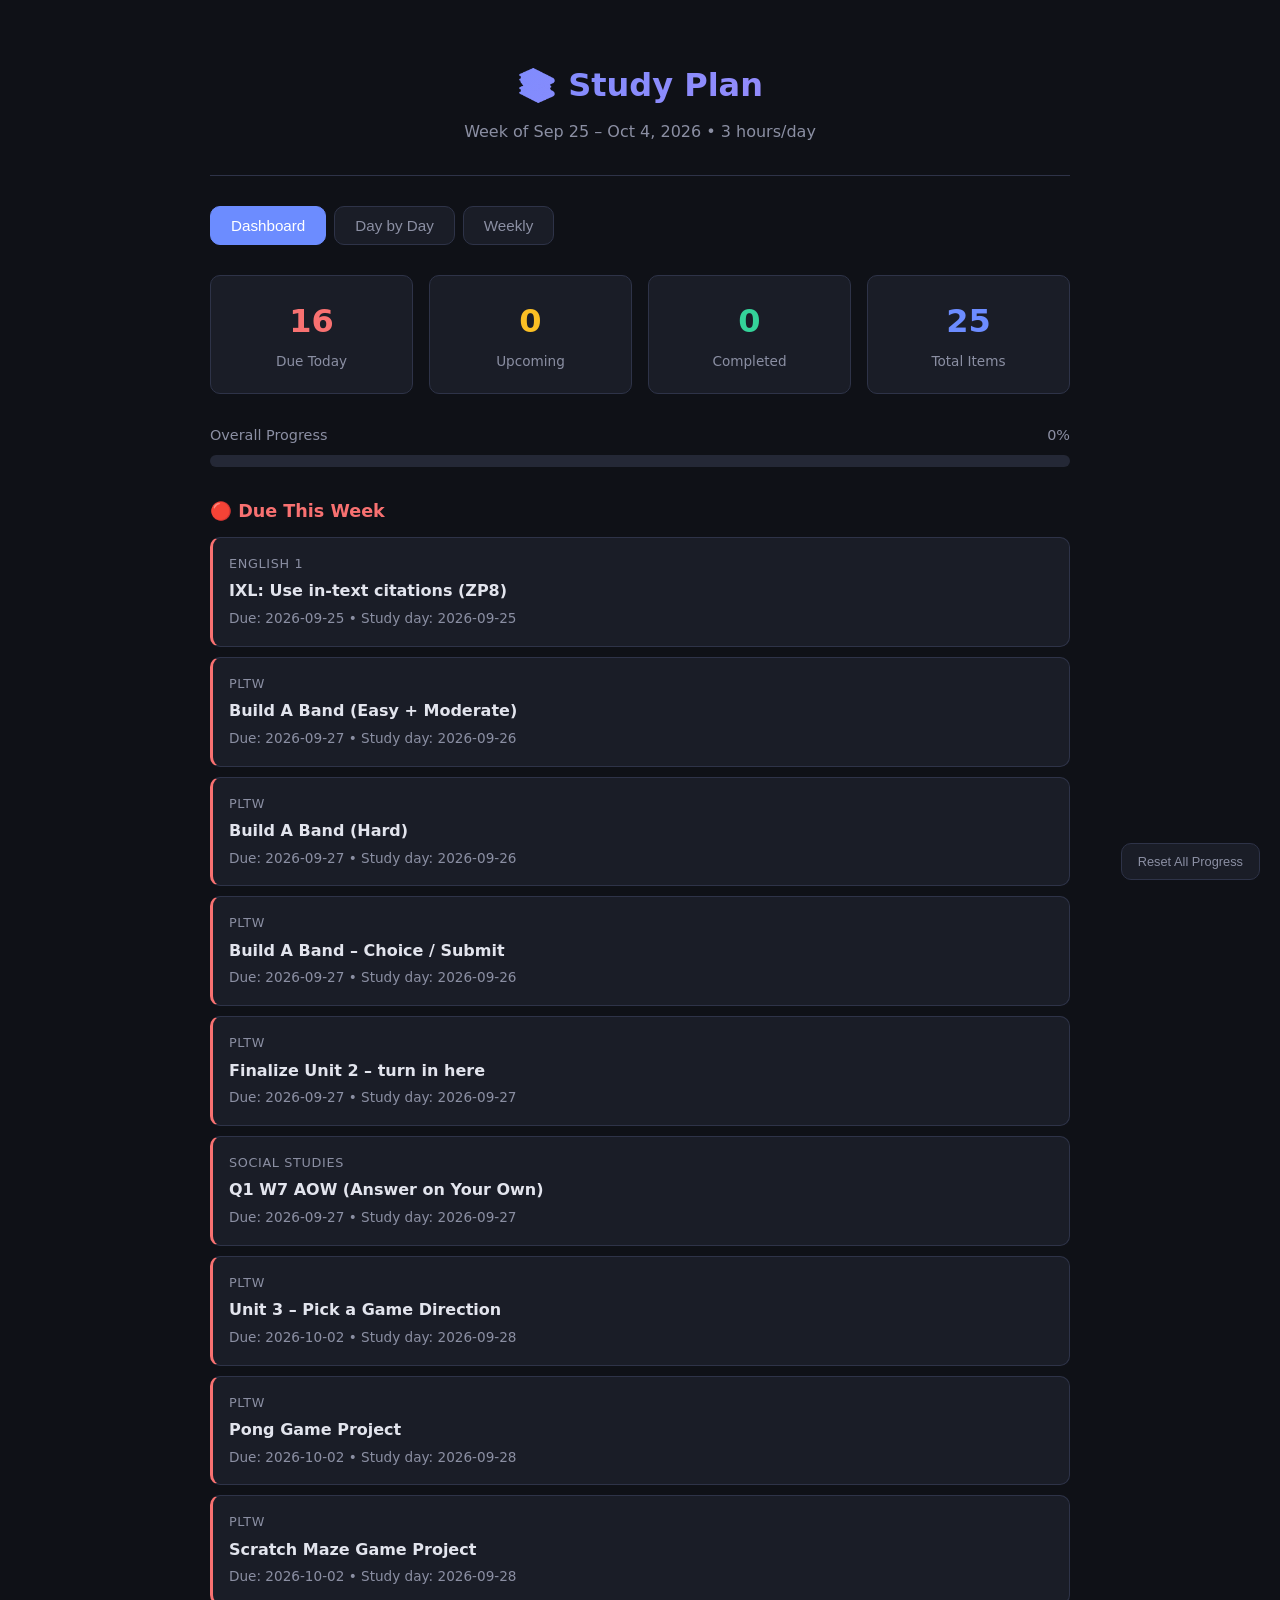
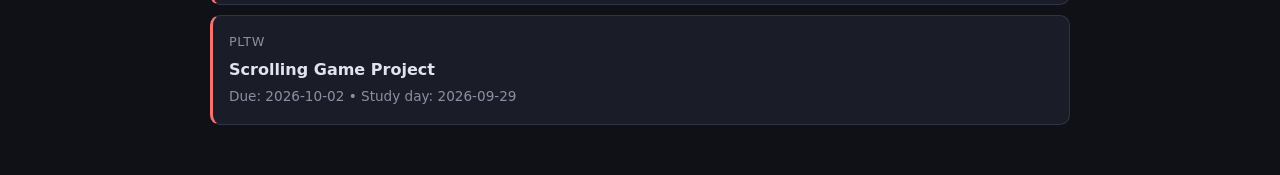
==== study-plan/index.html @ 5645b048 "feat: add guided study plan for Hayes Yates" ====
<!DOCTYPE html>
<html lang="en">
<head>
<meta charset="UTF-8">
<meta name="viewport" content="width=device-width, initial-scale=1.0">
<title>Study Plan — Hayes Yates</title>
<style>
  :root {
    --bg: #0f1117;
    --surface: #1a1d27;
    --surface2: #242836;
    --border: #2e3348;
    --text: #e2e4ed;
    --text-dim: #8b8fa3;
    --accent: #6c8cff;
    --accent-dim: #4a6aef;
    --green: #34d399;
    --orange: #fbbf24;
    --red: #f87171;
    --purple: #a78bfa;
    --teal: #2dd4bf;
    --radius: 10px;
  }
  * { margin: 0; padding: 0; box-sizing: border-box; }
  body {
    font-family: -apple-system, BlinkMacSystemFont, 'Segoe UI', system-ui, sans-serif;
    background: var(--bg);
    color: var(--text);
    line-height: 1.6;
    min-height: 100vh;
  }
  .container { max-width: 900px; margin: 0 auto; padding: 20px; }

  /* Header */
  .header {
    text-align: center;
    padding: 40px 0 30px;
    border-bottom: 1px solid var(--border);
    margin-bottom: 30px;
  }
  .header h1 {
    font-size: 2rem;
    font-weight: 700;
    background: linear-gradient(135deg, var(--accent), var(--purple));
    -webkit-background-clip: text;
    -webkit-text-fill-color: transparent;
    margin-bottom: 8px;
  }
  .header p { color: var(--text-dim); font-size: 1rem; }

  /* Navigation */
  .nav {
    display: flex;
    gap: 8px;
    margin-bottom: 30px;
    flex-wrap: wrap;
  }
  .nav button {
    background: var(--surface);
    border: 1px solid var(--border);
    color: var(--text-dim);
    padding: 10px 20px;
    border-radius: var(--radius);
    cursor: pointer;
    font-size: 0.95rem;
    font-weight: 500;
    transition: all 0.2s;
  }
  .nav button:hover { background: var(--surface2); color: var(--text); }
  .nav button.active {
    background: var(--accent);
    color: white;
    border-color: var(--accent);
  }

  /* Dashboard */
  .dashboard { display: none; }
  .dashboard.active { display: block; }

  /* Stats */
  .stats {
    display: grid;
    grid-template-columns: repeat(auto-fit, minmax(140px, 1fr));
    gap: 16px;
    margin-bottom: 30px;
  }
  .stat-card {
    background: var(--surface);
    border: 1px solid var(--border);
    border-radius: var(--radius);
    padding: 20px;
    text-align: center;
  }
  .stat-card .number {
    font-size: 2rem;
    font-weight: 700;
    color: var(--accent);
  }
  .stat-card .label { color: var(--text-dim); font-size: 0.85rem; margin-top: 4px; }
  .stat-card.due-today .number { color: var(--red); }
  .stat-card.pending .number { color: var(--orange); }
  .stat-card.done .number { color: var(--green); }

  /* Progress Bar */
  .progress-section { margin-bottom: 30px; }
  .progress-header { display: flex; justify-content: space-between; margin-bottom: 8px; }
  .progress-header span { font-size: 0.9rem; color: var(--text-dim); }
  .progress-bar {
    height: 12px;
    background: var(--surface2);
    border-radius: 6px;
    overflow: hidden;
  }
  .progress-fill {
    height: 100%;
    background: linear-gradient(90deg, var(--accent), var(--green));
    border-radius: 6px;
    transition: width 0.5s ease;
  }

  /* Urgent Items */
  .urgent-section { margin-bottom: 30px; }
  .urgent-section h3 {
    font-size: 1.1rem;
    margin-bottom: 12px;
    color: var(--red);
  }
  .urgent-item {
    background: var(--surface);
    border: 1px solid var(--border);
    border-left: 3px solid var(--red);
    border-radius: var(--radius);
    padding: 16px;
    margin-bottom: 10px;
  }
  .urgent-item .course { font-size: 0.8rem; color: var(--text-dim); text-transform: uppercase; letter-spacing: 0.05em; }
  .urgent-item .title { font-weight: 600; margin: 4px 0; }
  .urgent-item .meta { font-size: 0.85rem; color: var(--text-dim); }

  /* Day View */
  .day-view { display: none; }
  .day-view.active { display: block; }

  .day-header {
    display: flex;
    justify-content: space-between;
    align-items: center;
    margin-bottom: 20px;
    flex-wrap: wrap;
    gap: 10px;
  }
  .day-header h2 { font-size: 1.4rem; }
  .day-nav { display: flex; gap: 8px; }
  .day-nav button {
    background: var(--surface);
    border: 1px solid var(--border);
    color: var(--text);
    padding: 8px 16px;
    border-radius: var(--radius);
    cursor: pointer;
    font-size: 0.9rem;
  }
  .day-nav button:hover { background: var(--surface2); }
  .day-nav button:disabled { opacity: 0.3; cursor: default; }

  /* Study Blocks */
  .study-block {
    background: var(--surface);
    border: 1px solid var(--border);
    border-radius: var(--radius);
    margin-bottom: 16px;
    overflow: hidden;
    transition: all 0.2s;
  }
  .study-block.completed { opacity: 0.6; }
  .study-block.completed .block-title { text-decoration: line-through; }
  .block-header {
    display: flex;
    align-items: flex-start;
    gap: 14px;
    padding: 20px;
    cursor: pointer;
  }
  .block-header:hover { background: var(--surface2); }
  .check {
    width: 22px;
    height: 22px;
    border: 2px solid var(--border);
    border-radius: 6px;
    display: flex;
    align-items: center;
    justify-content: center;
    flex-shrink: 0;
    margin-top: 2px;
    transition: all 0.2s;
    cursor: pointer;
  }
  .check.checked {
    background: var(--green);
    border-color: var(--green);
  }
  .check.checked::after {
    content: '✓';
    color: white;
    font-size: 14px;
    font-weight: 700;
  }
  .block-info { flex: 1; }
  .block-course {
    font-size: 0.75rem;
    text-transform: uppercase;
    letter-spacing: 0.05em;
    color: var(--accent);
    font-weight: 600;
  }
  .block-title { font-weight: 600; font-size: 1.05rem; margin: 4px 0; }
  .block-time { font-size: 0.85rem; color: var(--text-dim); }
  .block-desc {
    padding: 0 20px 20px;
    font-size: 0.9rem;
    color: var(--text-dim);
    line-height: 1.7;
    display: none;
  }
  .study-block.expanded .block-desc { display: block; }

  /* Course Colors */
  .course-english { color: var(--teal); }
  .course-math { color: var(--accent); }
  .course-pltw { color: var(--purple); }
  .course-social { color: var(--orange); }
  .course-earth { color: var(--green); }
  .course-business { color: var(--red); }
  .course-orchestra { color: var(--teal); }

  /* Break Block */
  .break-block {
    text-align: center;
    padding: 10px;
    color: var(--text-dim);
    font-size: 0.85rem;
    font-style: italic;
    letter-spacing: 0.1em;
  }

  /* Total Time */
  .day-total {
    text-align: right;
    padding: 12px 0;
    color: var(--text-dim);
    font-size: 0.9rem;
    border-top: 1px solid var(--border);
    margin-top: 20px;
  }

  /* Weekly View */
  .weekly-view { display: none; }
  .weekly-view.active { display: block; }
  .week-table {
    width: 100%;
    border-collapse: collapse;
    font-size: 0.9rem;
  }
  .week-table th {
    text-align: left;
    padding: 12px;
    background: var(--surface);
    border: 1px solid var(--border);
    color: var(--text-dim);
    font-weight: 600;
    font-size: 0.8rem;
    text-transform: uppercase;
    letter-spacing: 0.05em;
  }
  .week-table td {
    padding: 12px;
    border: 1px solid var(--border);
    vertical-align: top;
  }
  .week-table tr:not(:last-child) td { border-bottom: 2px solid var(--border); }
  .week-table .day-name { font-weight: 600; color: var(--text); }
  .week-table .due-badge {
    display: inline-block;
    background: var(--surface2);
    padding: 2px 8px;
    border-radius: 4px;
    font-size: 0.8rem;
    color: var(--orange);
    margin-left: 8px;
  }

  /* Reset button */
  .reset-btn {
    position: fixed;
    bottom: 20px;
    right: 20px;
    background: var(--surface);
    border: 1px solid var(--border);
    color: var(--text-dim);
    padding: 10px 16px;
    border-radius: var(--radius);
    cursor: pointer;
    font-size: 0.8rem;
  }
  .reset-btn:hover { color: var(--red); border-color: var(--red); }

  /* Responsive */
  @media (max-width: 600px) {
    .stats { grid-template-columns: repeat(2, 1fr); }
    .header h1 { font-size: 1.5rem; }
    .container { padding: 12px; }
  }
</style>
</head>
<body>
<div class="container">
  <div class="header">
    <h1>📚 Study Plan</h1>
    <p>Week of Sep 25 – Oct 4, 2026 • 3 hours/day</p>
  </div>

  <div class="nav">
    <button class="active" onclick="showView('dashboard')">Dashboard</button>
    <button onclick="showView('day')">Day by Day</button>
    <button onclick="showView('weekly')">Weekly</button>
  </div>

  <!-- Dashboard -->
  <div id="dashboard" class="dashboard active">
    <div class="stats">
      <div class="stat-card due-today">
        <div class="number" id="dueToday">0</div>
        <div class="label">Due Today</div>
      </div>
      <div class="stat-card pending">
        <div class="number" id="upcomingTotal">0</div>
        <div class="label">Upcoming</div>
      </div>
      <div class="stat-card done">
        <div class="number" id="completedCount">0</div>
        <div class="label">Completed</div>
      </div>
      <div class="stat-card">
        <div class="number" id="totalItems">0</div>
        <div class="label">Total Items</div>
      </div>
    </div>

    <div class="progress-section">
      <div class="progress-header">
        <span>Overall Progress</span>
        <span id="progressPercent">0%</span>
      </div>
      <div class="progress-bar">
        <div class="progress-fill" id="progressFill" style="width: 0%"></div>
      </div>
    </div>

    <div class="urgent-section" id="urgentSection" style="display:none">
      <h3>🔴 Due This Week</h3>
      <div id="urgentList"></div>
    </div>
  </div>

  <!-- Day View -->
  <div id="dayView" class="day-view">
    <div class="day-header">
      <h2 id="dayTitle"></h2>
      <div class="day-nav">
        <button id="prevDay" onclick="prevDay()">← Prev</button>
        <button id="nextDay" onclick="nextDay()">Next →</button>
      </div>
    </div>
    <div id="dayBlocks"></div>
    <div class="day-total" id="dayTotal"></div>
  </div>

  <!-- Weekly View -->
  <div id="weeklyView" class="weekly-view">
    <h2 style="margin-bottom: 20px;">Week Overview: Sep 25 – Oct 4</h2>
    <div id="weeklyTable"></div>
  </div>
</div>

<button class="reset-btn" onclick="resetProgress()">Reset All Progress</button>

<script>
// Study plan data
const plan = {
  "2026-09-25": {
    date: "2026-09-25",
    display: "Thursday, Sep 25 — Today",
    blocks: [
      {
        course: "English 1",
        courseClass: "course-english",
        title: "IXL: Use in-text citations (ZP8)",
        time: "4:30–5:10 PM",
        duration: 40,
        description: "Complete the IXL skill on using in-text citations. This is DUE TODAY.",
        due: "2026-09-25",
        urgent: true
      }
    ]
  },
  "2026-09-26": {
    date: "2026-09-26",
    display: "Friday, Sep 26",
    blocks: [
      {
        course: "PLTW",
        courseClass: "course-pltw",
        title: "Build A Band (Easy + Moderate)",
        time: "4:30–5:20 PM",
        duration: 50,
        description: "Work on the Build A Band project. Start with the Easy and Moderate difficulty levels.",
        due: "2026-09-27",
        urgent: true
      },
      {
        course: "PLTW",
        courseClass: "course-pltw",
        title: "Build A Band (Hard)",
        time: "5:30–6:10 PM",
        duration: 40,
        description: "Complete the Hard difficulty level of Build A Band.",
        due: "2026-09-27",
        urgent: true
      },
      {
        course: "PLTW",
        courseClass: "course-pltw",
        title: "Build A Band – Choice / Submit",
        time: "6:20–6:50 PM",
        duration: 30,
        description: "Complete the Choice level and submit all Unit 2 Build A Band work.",
        due: "2026-09-27",
        urgent: true
      }
    ]
  },
  "2026-09-27": {
    date: "2026-09-27",
    display: "Saturday, Sep 27 — Due Day",
    blocks: [
      {
        course: "PLTW",
        courseClass: "course-pltw",
        title: "Finalize Unit 2 – turn in here",
        time: "9:00–10:00 AM",
        duration: 60,
        description: "Double-check all Unit 2 work is submitted. Submit any missing items.",
        due: "2026-09-27",
        urgent: true
      },
      {
        course: "Social Studies",
        courseClass: "course-social",
        title: "Q1 W7 AOW (Answer on Your Own)",
        time: "10:10–11:00 AM",
        duration: 50,
        description: "Complete the weekly Q1 W7 AOW assignment. Due TODAY at 8:30 AM — late submission likely needed.",
        due: "2026-09-27",
        urgent: true
      }
    ]
  },
  "2026-09-28": {
    date: "2026-09-28",
    display: "Sunday, Sep 28",
    blocks: [
      {
        course: "PLTW",
        courseClass: "course-pltw",
        title: "Unit 3 – Pick a Game Direction",
        time: "4:30–5:20 PM",
        duration: 50,
        description: "Choose which game to build for Unit 3: Pong, Scratch Maze, or Scrolling Game. Review the project requirements.",
        due: "2026-10-02",
        urgent: true
      },
      {
        course: "PLTW",
        courseClass: "course-pltw",
        title: "Pong Game Project",
        time: "5:30–6:20 PM",
        duration: 50,
        description: "Build the Pong game in Scratch for Unit 3.",
        due: "2026-10-02",
        urgent: true
      },
      {
        course: "PLTW",
        courseClass: "course-pltw",
        title: "Scratch Maze Game Project",
        time: "6:30–7:00 PM",
        duration: 30,
        description: "Start the Scratch Maze Game project for Unit 3.",
        due: "2026-10-02",
        urgent: true
      }
    ]
  },
  "2026-09-29": {
    date: "2026-09-29",
    display: "Monday, Sep 29",
    blocks: [
      {
        course: "PLTW",
        courseClass: "course-pltw",
        title: "Scrolling Game Project",
        time: "4:30–5:20 PM",
        duration: 50,
        description: "Build the Scrolling Game project for Unit 3.",
        due: "2026-10-02",
        urgent: true
      },
      {
        course: "PLTW",
        courseClass: "course-pltw",
        title: "Group Capstone Project",
        time: "5:30–6:20 PM",
        duration: 50,
        description: "Work on the Group Capstone Project for Unit 3.",
        due: "2026-10-02",
        urgent: true
      },
      {
        course: "PLTW",
        courseClass: "course-pltw",
        title: "Group Discussion + Submit Unit 3",
        time: "6:30–7:00 PM",
        duration: 30,
        description: "Complete the Group Discussion and submit all Unit 3 work.",
        due: "2026-10-02",
        urgent: true
      }
    ]
  },
  "2026-09-30": {
    date: "2026-09-30",
    display: "Tuesday, Sep 30 — Catch-up",
    blocks: [
      {
        course: "Math 2",
        courseClass: "course-math",
        title: "Review: Quadratic Functions",
        time: "4:30–5:15 PM",
        duration: 45,
        description: "Review Quadratic Word Problems and key concepts. Go over any missed quizzes from 9-3 and 9-5.",
        due: "2026-09-23",
        urgent: false
      },
      {
        course: "English 1",
        courseClass: "course-english",
        title: "The Giver: Reading Check",
        time: "5:25–6:10 PM",
        duration: 45,
        description: "Check reading progress on The Giver. Complete any missed chapter readings (Ch 18-23).",
        due: "2026-09-15",
        urgent: false
      },
      {
        course: "Flex",
        courseClass: "",
        title: "Buffer / Catch-up",
        time: "6:20–7:00 PM",
        duration: 40,
        description: "Use this time to catch up on anything that didn't get done during the week.",
        due: null,
        urgent: false
      }
    ]
  },
  "2026-10-01": {
    date: "2026-10-01",
    display: "Wednesday, Oct 1 — Maintenance",
    blocks: [
      {
        course: "PLTW",
        courseClass: "course-pltw",
        title: "Review & Polish Unit 3 Work",
        time: "4:30–5:20 PM",
        duration: 50,
        description: "Review all Unit 3 projects. Polish and test games before final submission.",
        due: "2026-10-02",
        urgent: true
      },
      {
        course: "Social Studies",
        courseClass: "course-social",
        title: "Review Q1 Material",
        time: "5:30–6:10 PM",
        duration: 40,
        description: "Review Q1 Social Studies material for upcoming weeks.",
        due: null,
        urgent: false
      },
      {
        course: "Math 2",
        courseClass: "course-math",
        title: "Quick Math Practice",
        time: "6:20–7:00 PM",
        duration: 40,
        description: "Do 5-10 minutes of warm-up problems. Focus on quadratic functions and triangle theorems.",
        due: null,
        urgent: false
      }
    ]
  },
  "2026-10-02": {
    date: "2026-10-02",
    display: "Thursday, Oct 2 — Due Day",
    blocks: [
      {
        course: "PLTW",
        courseClass: "course-pltw",
        title: "Unit 3 – turn in here (Final Check)",
        time: "9:00–10:00 AM",
        duration: 60,
        description: "FINAL SUBMISSION for Unit 3. Double-check all projects are uploaded.",
        due: "2026-10-02",
        urgent: true
      }
    ]
  },
  "2026-10-03": {
    date: "2026-10-03",
    display: "Friday, Oct 3 — Catch-up",
    blocks: [
      {
        course: "Earth Science",
        courseClass: "course-earth",
        title: "Law of Conservation of Mass Practice",
        time: "4:30–5:15 PM",
        duration: 45,
        description: "Complete the Law of Conservation of Mass Practice. Due Oct 2 — may need late submission.",
        due: "2026-10-02",
        urgent: true
      },
      {
        course: "Math 2",
        courseClass: "course-math",
        title: "Prep: Quarter 1 Warm-Ups",
        time: "5:25–6:10 PM",
        duration: 45,
        description: "Start working on Quarter 1 Warm-Ups (due Oct 7). Focus on key concepts.",
        due: "2026-10-07",
        urgent: false
      },
      {
        course: "English 1",
        courseClass: "course-english",
        title: "Overdue: The Giver Assignments",
        time: "6:20–7:00 PM",
        duration: 40,
        description: "Catch up on any remaining overdue The Giver assignments (essay, quotation analysis).",
        due: "2026-09-16",
        urgent: false
      }
    ]
  },
  "2026-10-04": {
    date: "2026-10-04",
    display: "Saturday, Oct 4",
    blocks: [
      {
        course: "Math 2",
        courseClass: "course-math",
        title: "Quarter 1 Warm-Ups (continue)",
        time: "4:30–5:30 PM",
        duration: 60,
        description: "Continue and complete Quarter 1 Warm-Ups.",
        due: "2026-10-07",
        urgent: false
      },
      {
        course: "Earth Science",
        courseClass: "course-earth",
        title: "Law of Conservation of Mass (continue)",
        time: "5:40–6:20 PM",
        duration: 40,
        description: "Finish the Law of Conservation of Mass Practice if not done.",
        due: "2026-10-02",
        urgent: true
      },
      {
        course: "Flex",
        courseClass: "",
        title: "Free Study / Catch-up",
        time: "6:30–7:00 PM",
        duration: 30,
        description: "Use remaining time for any catch-up work.",
        due: null,
        urgent: false
      }
    ]
  }
};

const days = Object.keys(plan);
let currentDayIndex = 0;
let completedTasks = {};
try { completedTasks = JSON.parse(localStorage.getItem('studyPlanCompleted') || '{}'); } catch(e) { localStorage.removeItem('studyPlanCompleted'); }

function showView(view) {
  document.querySelectorAll('.nav button').forEach(b => b.classList.remove('active'));
  document.getElementById('dashboard').classList.remove('active');
  document.getElementById('dayView').classList.remove('active');
  document.getElementById('weeklyView').classList.remove('active');

  if (view === 'dashboard') {
    document.querySelectorAll('.nav button')[0].classList.add('active');
    document.getElementById('dashboard').classList.add('active');
    updateDashboard();
  } else if (view === 'day') {
    document.querySelectorAll('.nav button')[1].classList.add('active');
    document.getElementById('dayView').classList.add('active');
    renderDay(currentDayIndex);
  } else if (view === 'weekly') {
    document.querySelectorAll('.nav button')[2].classList.add('active');
    document.getElementById('weeklyView').classList.add('active');
    renderWeekly();
  }
}

function updateDashboard() {
  let total = 0, done = 0, dueToday = 0, upcoming = 0;
  let urgentItems = [];

  days.forEach(dayKey => {
    const day = plan[dayKey];
    day.blocks.forEach(block => {
      total++;
      const key = dayKey + '-' + block.title;
      if (completedTasks[key]) done++;
      if (block.urgent && block.due) {
        const dueDate = new Date(block.due);
        const today = new Date();
        today.setHours(0,0,0,0);
        if (dueDate <= today) dueToday++;
        else upcoming++;
        urgentItems.push({ ...block, day: dayKey });
      }
    });
  });

  urgentItems.sort((a, b) => new Date(a.due) - new Date(b.due));

  document.getElementById('dueToday').textContent = dueToday;
  document.getElementById('upcomingTotal').textContent = upcoming;
  document.getElementById('completedCount').textContent = done;
  document.getElementById('totalItems').textContent = total;
  document.getElementById('progressPercent').textContent = total > 0 ? Math.round(done / total * 100) + '%' : '0%';
  document.getElementById('progressFill').style.width = total > 0 ? (done / total * 100) + '%' : '0%';

  const urgentSection = document.getElementById('urgentSection');
  if (urgentItems.length > 0) {
    urgentSection.style.display = 'block';
    const list = document.getElementById('urgentList');
    list.innerHTML = '';
    urgentItems.slice(0, 10).forEach(item => {
      const div = document.createElement('div');
      div.className = 'urgent-item';
      const courseDiv = document.createElement('div');
      courseDiv.className = 'course ' + (item.courseClass || '');
      courseDiv.textContent = item.course;
      const titleDiv = document.createElement('div');
      titleDiv.className = 'title';
      titleDiv.textContent = item.title;
      const metaDiv = document.createElement('div');
      metaDiv.className = 'meta';
      metaDiv.textContent = 'Due: ' + item.due + ' • Study day: ' + item.day;
      div.appendChild(courseDiv);
      div.appendChild(titleDiv);
      div.appendChild(metaDiv);
      list.appendChild(div);
    });
  } else {
    urgentSection.style.display = 'none';
  }
}

function renderDay(index) {
  if (index < 0 || index >= days.length) return;
  currentDayIndex = index;
  const dayKey = days[index];
  const day = plan[dayKey];

  document.getElementById('dayTitle').textContent = day.display;
  document.getElementById('prevDay').disabled = index === 0;
  document.getElementById('nextDay').disabled = index === days.length - 1;

  const blocksContainer = document.getElementById('dayBlocks');
  blocksContainer.innerHTML = '';
  day.blocks.forEach(block => {
    const key = dayKey + '-' + block.title;
    const done = completedTasks[key];
    const blockEl = document.createElement('div');
    blockEl.className = 'study-block' + (done ? ' completed' : '');
    blockEl.onclick = function() { toggleExpand(this); };

    const header = document.createElement('div');
    header.className = 'block-header';

    const check = document.createElement('div');
    check.className = 'check' + (done ? ' checked' : '');
    check.onclick = function(e) { e.stopPropagation(); toggleComplete(key, check); };

    const info = document.createElement('div');
    info.className = 'block-info';
    const courseEl = document.createElement('div');
    courseEl.className = 'block-course ' + (block.courseClass || '');
    courseEl.textContent = block.course;
    const titleEl = document.createElement('div');
    titleEl.className = 'block-title';
    titleEl.textContent = block.title;
    const timeEl = document.createElement('div');
    timeEl.className = 'block-time';
    timeEl.textContent = block.time + ' • ' + block.duration + ' min';
    info.appendChild(courseEl);
    info.appendChild(titleEl);
    info.appendChild(timeEl);
    header.appendChild(check);
    header.appendChild(info);
    blockEl.appendChild(header);

    const descEl = document.createElement('div');
    descEl.className = 'block-desc';
    descEl.textContent = block.description;
    blockEl.appendChild(descEl);

    blocksContainer.appendChild(blockEl);
  });

  const totalMin = day.blocks.reduce((sum, b) => sum + b.duration, 0);
  const hours = Math.floor(totalMin / 60);
  const mins = totalMin % 60;
  const timeStr = hours > 0 ? hours + 'h ' + mins + 'm' : mins + 'm';
  document.getElementById('dayTotal').textContent = 'Total: ' + timeStr;
}

function toggleExpand(el) {
  el.classList.toggle('expanded');
}

function toggleComplete(key, el) {
  if (completedTasks[key]) {
    delete completedTasks[key];
    el.classList.remove('checked');
    el.closest('.study-block').classList.remove('completed');
  } else {
    completedTasks[key] = true;
    el.classList.add('checked');
    el.closest('.study-block').classList.add('completed');
  }
  localStorage.setItem('studyPlanCompleted', JSON.stringify(completedTasks));
  updateDashboard();
}

function prevDay() { if (currentDayIndex > 0) renderDay(currentDayIndex - 1); }
function nextDay() { if (currentDayIndex < days.length - 1) renderDay(currentDayIndex + 1); }

function renderWeekly() {
  const daysOfWeek = [
    { key: '2026-09-25', name: 'Thu Sep 25' },
    { key: '2026-09-26', name: 'Fri Sep 26' },
    { key: '2026-09-27', name: 'Sat Sep 27' },
    { key: '2026-09-28', name: 'Sun Sep 28' },
    { key: '2026-09-29', name: 'Mon Sep 29' },
    { key: '2026-09-30', name: 'Tue Sep 30' },
    { key: '2026-10-01', name: 'Wed Oct 1' },
    { key: '2026-10-02', name: 'Thu Oct 2' },
    { key: '2026-10-03', name: 'Fri Oct 3' },
    { key: '2026-10-04', name: 'Sat Oct 4' }
  ];

  const tableContainer = document.getElementById('weeklyTable');
  tableContainer.innerHTML = '';
  const table = document.createElement('table');
  table.className = 'week-table';

  const thead = document.createElement('thead');
  const headerRow = document.createElement('tr');
  ['Day', 'Study Blocks', 'Total'].forEach(h => {
    const th = document.createElement('th');
    th.textContent = h;
    headerRow.appendChild(th);
  });
  thead.appendChild(headerRow);
  table.appendChild(thead);

  const tbody = document.createElement('tbody');
  daysOfWeek.forEach(dayInfo => {
    const day = plan[dayInfo.key];
    const tr = document.createElement('tr');

    const tdDay = document.createElement('td');
    tdDay.className = 'day-name';
    tdDay.textContent = dayInfo.name;

    if (day) {
      const tdBlocks = document.createElement('td');
      const blockEls = day.blocks.map((b, i) => {
        const key = dayInfo.key + '-' + b.title;
        const done = completedTasks[key];
        const check = done ? '\u2705' : '\u2b1c';
        const span = document.createElement('span');
        span.textContent = check + ' ' + b.title;
        return span;
      });
      blockEls.forEach((el, i) => {
        tdBlocks.appendChild(el);
        if (i < blockEls.length - 1) tdBlocks.appendChild(document.createElement('br'));
      });

      const totalMin = day.blocks.reduce((sum, b) => sum + b.duration, 0);
      const hours = Math.floor(totalMin / 60);
      const mins = totalMin % 60;
      const tdTotal = document.createElement('td');
      tdTotal.textContent = (hours > 0 ? hours + 'h ' : '') + mins + 'm';

      const hasDue = day.blocks.some(b => b.urgent);
      if (hasDue) {
        const badge = document.createElement('span');
        badge.className = 'due-badge';
        badge.textContent = 'DUE THIS WEEK';
        tdDay.appendChild(badge);
      }

      tr.appendChild(tdDay);
      tr.appendChild(tdBlocks);
      tr.appendChild(tdTotal);
    } else {
      const tdEmpty = document.createElement('td');
      tdEmpty.setAttribute('colspan', '2');
      tdEmpty.style.color = 'var(--text-dim)';
      tdEmpty.textContent = 'No plan';
      tr.appendChild(tdDay);
      tr.appendChild(tdEmpty);
    }

    tbody.appendChild(tr);
  });
  table.appendChild(tbody);
  tableContainer.appendChild(table);
}

function resetProgress() {
  if (confirm('Reset all progress? This cannot be undone.')) {
    completedTasks = {};
    localStorage.removeItem('studyPlanCompleted');
    updateDashboard();
    renderDay(currentDayIndex);
  }
}

// Initialize
updateDashboard();
renderDay(currentDayIndex);
</script>
</body>
</html>
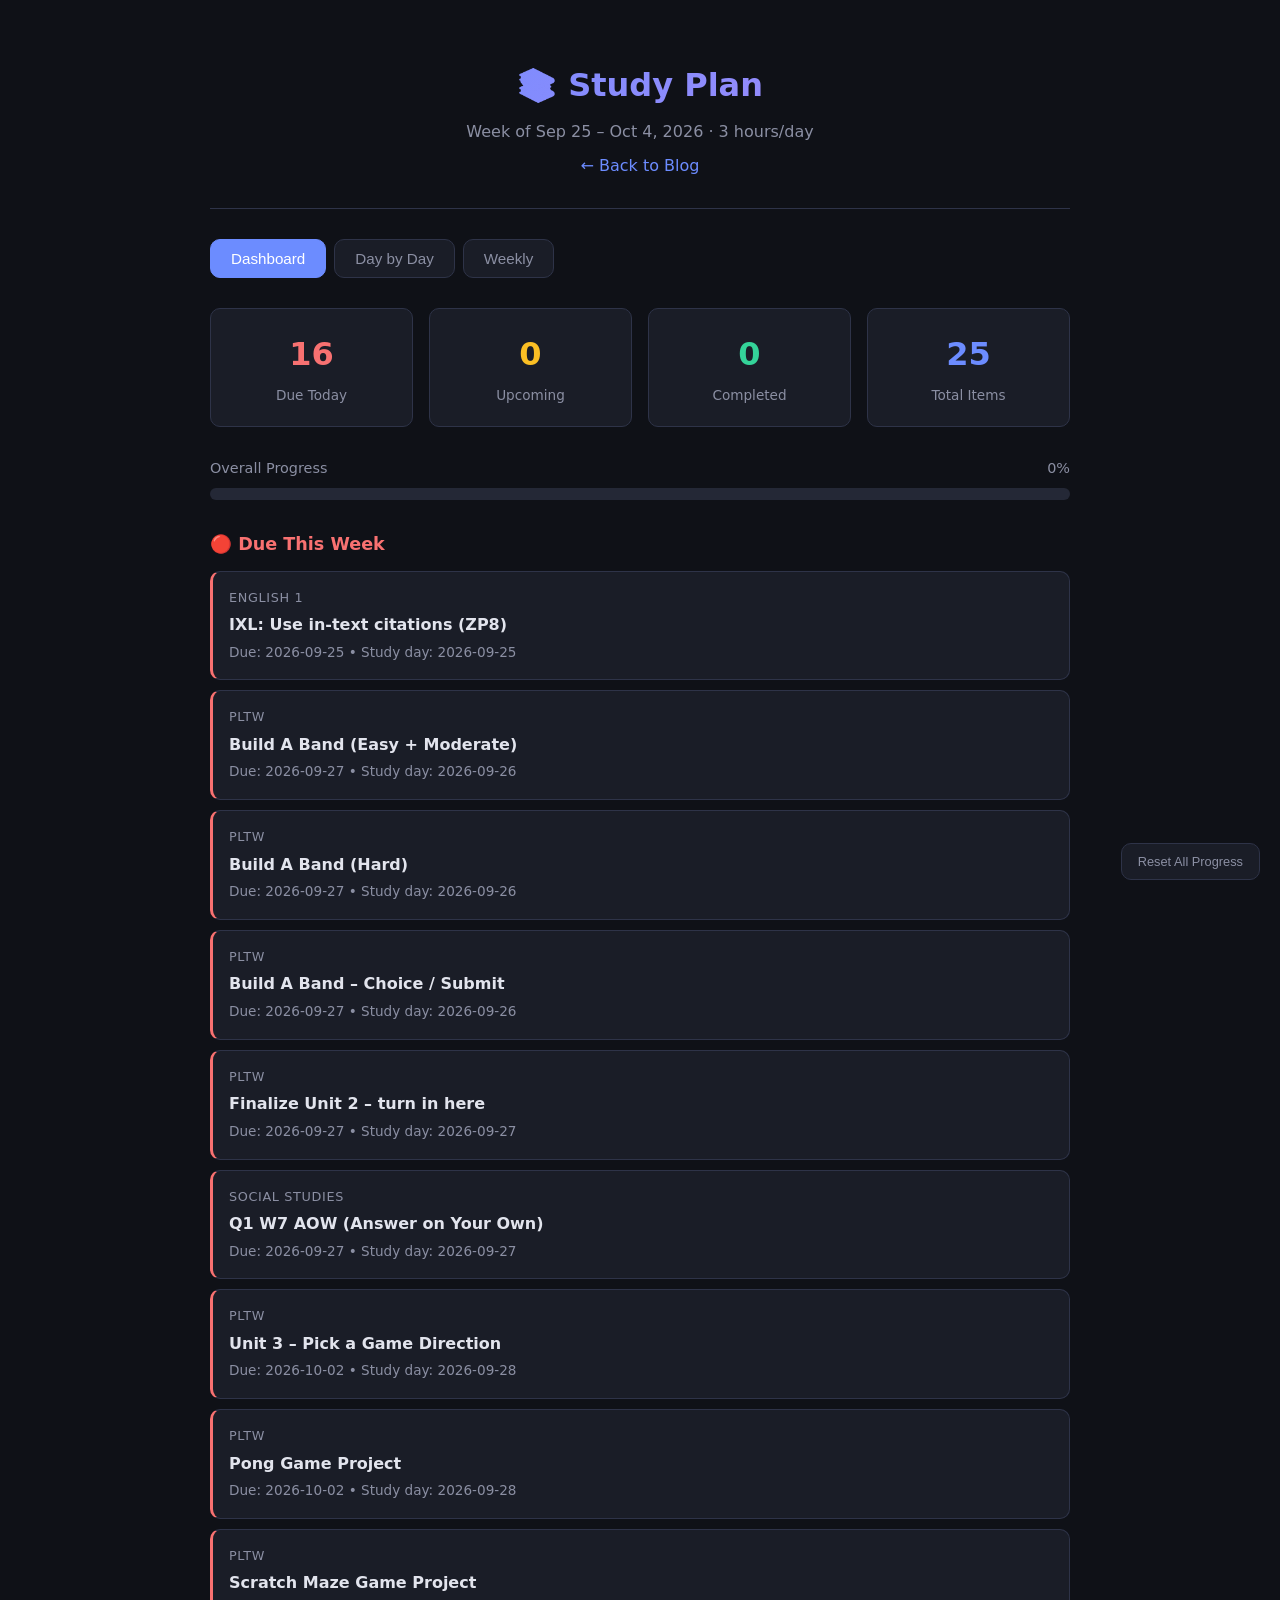
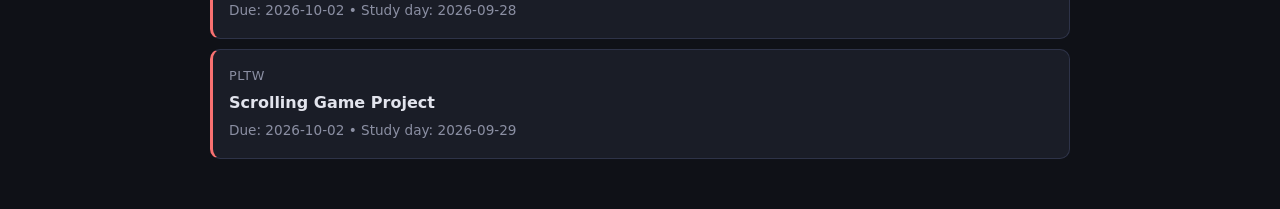
==== commit 5792b0aa: "feat: update study plan with blog nav and inline data" ====
--- a/study-plan/index.html
+++ b/study-plan/index.html
@@ -31,7 +31,6 @@
   }
   .container { max-width: 900px; margin: 0 auto; padding: 20px; }
 
-  /* Header */
   .header {
     text-align: center;
     padding: 40px 0 30px;
@@ -47,14 +46,10 @@
     margin-bottom: 8px;
   }
   .header p { color: var(--text-dim); font-size: 1rem; }
-
-  /* Navigation */
-  .nav {
-    display: flex;
-    gap: 8px;
-    margin-bottom: 30px;
-    flex-wrap: wrap;
-  }
+  .header a { color: var(--accent); text-decoration: none; }
+  .header a:hover { text-decoration: underline; }
+
+  .nav { display: flex; gap: 8px; margin-bottom: 30px; flex-wrap: wrap; }
   .nav button {
     background: var(--surface);
     border: 1px solid var(--border);
@@ -73,11 +68,9 @@
     border-color: var(--accent);
   }
 
-  /* Dashboard */
   .dashboard { display: none; }
   .dashboard.active { display: block; }
 
-  /* Stats */
   .stats {
     display: grid;
     grid-template-columns: repeat(auto-fit, minmax(140px, 1fr));
@@ -91,17 +84,12 @@
     padding: 20px;
     text-align: center;
   }
-  .stat-card .number {
-    font-size: 2rem;
-    font-weight: 700;
-    color: var(--accent);
-  }
+  .stat-card .number { font-size: 2rem; font-weight: 700; color: var(--accent); }
   .stat-card .label { color: var(--text-dim); font-size: 0.85rem; margin-top: 4px; }
   .stat-card.due-today .number { color: var(--red); }
   .stat-card.pending .number { color: var(--orange); }
   .stat-card.done .number { color: var(--green); }
 
-  /* Progress Bar */
   .progress-section { margin-bottom: 30px; }
   .progress-header { display: flex; justify-content: space-between; margin-bottom: 8px; }
   .progress-header span { font-size: 0.9rem; color: var(--text-dim); }
@@ -118,13 +106,8 @@
     transition: width 0.5s ease;
   }
 
-  /* Urgent Items */
   .urgent-section { margin-bottom: 30px; }
-  .urgent-section h3 {
-    font-size: 1.1rem;
-    margin-bottom: 12px;
-    color: var(--red);
-  }
+  .urgent-section h3 { font-size: 1.1rem; margin-bottom: 12px; color: var(--red); }
   .urgent-item {
     background: var(--surface);
     border: 1px solid var(--border);
@@ -137,7 +120,6 @@
   .urgent-item .title { font-weight: 600; margin: 4px 0; }
   .urgent-item .meta { font-size: 0.85rem; color: var(--text-dim); }
 
-  /* Day View */
   .day-view { display: none; }
   .day-view.active { display: block; }
 
@@ -163,7 +145,6 @@
   .day-nav button:hover { background: var(--surface2); }
   .day-nav button:disabled { opacity: 0.3; cursor: default; }
 
-  /* Study Blocks */
   .study-block {
     background: var(--surface);
     border: 1px solid var(--border);
@@ -183,8 +164,7 @@
   }
   .block-header:hover { background: var(--surface2); }
   .check {
-    width: 22px;
-    height: 22px;
+    width: 22px; height: 22px;
     border: 2px solid var(--border);
     border-radius: 6px;
     display: flex;
@@ -195,36 +175,21 @@
     transition: all 0.2s;
     cursor: pointer;
   }
-  .check.checked {
-    background: var(--green);
-    border-color: var(--green);
-  }
-  .check.checked::after {
-    content: '✓';
-    color: white;
-    font-size: 14px;
-    font-weight: 700;
-  }
+  .check.checked { background: var(--green); border-color: var(--green); }
+  .check.checked::after { content: '✓'; color: white; font-size: 14px; font-weight: 700; }
   .block-info { flex: 1; }
   .block-course {
-    font-size: 0.75rem;
-    text-transform: uppercase;
-    letter-spacing: 0.05em;
-    color: var(--accent);
-    font-weight: 600;
+    font-size: 0.75rem; text-transform: uppercase;
+    letter-spacing: 0.05em; color: var(--accent); font-weight: 600;
   }
   .block-title { font-weight: 600; font-size: 1.05rem; margin: 4px 0; }
   .block-time { font-size: 0.85rem; color: var(--text-dim); }
   .block-desc {
-    padding: 0 20px 20px;
-    font-size: 0.9rem;
-    color: var(--text-dim);
-    line-height: 1.7;
-    display: none;
+    padding: 0 20px 20px; font-size: 0.9rem;
+    color: var(--text-dim); line-height: 1.7; display: none;
   }
   .study-block.expanded .block-desc { display: block; }
 
-  /* Course Colors */
   .course-english { color: var(--teal); }
   .course-math { color: var(--accent); }
   .course-pltw { color: var(--purple); }
@@ -233,78 +198,38 @@
   .course-business { color: var(--red); }
   .course-orchestra { color: var(--teal); }
 
-  /* Break Block */
-  .break-block {
-    text-align: center;
-    padding: 10px;
-    color: var(--text-dim);
-    font-size: 0.85rem;
-    font-style: italic;
-    letter-spacing: 0.1em;
-  }
-
-  /* Total Time */
   .day-total {
-    text-align: right;
-    padding: 12px 0;
-    color: var(--text-dim);
-    font-size: 0.9rem;
-    border-top: 1px solid var(--border);
-    margin-top: 20px;
-  }
-
-  /* Weekly View */
+    text-align: right; padding: 12px 0;
+    color: var(--text-dim); font-size: 0.9rem;
+    border-top: 1px solid var(--border); margin-top: 20px;
+  }
+
   .weekly-view { display: none; }
   .weekly-view.active { display: block; }
-  .week-table {
-    width: 100%;
-    border-collapse: collapse;
-    font-size: 0.9rem;
-  }
+  .week-table { width: 100%; border-collapse: collapse; font-size: 0.9rem; }
   .week-table th {
-    text-align: left;
-    padding: 12px;
-    background: var(--surface);
-    border: 1px solid var(--border);
-    color: var(--text-dim);
-    font-weight: 600;
-    font-size: 0.8rem;
-    text-transform: uppercase;
-    letter-spacing: 0.05em;
+    text-align: left; padding: 12px; background: var(--surface);
+    border: 1px solid var(--border); color: var(--text-dim);
+    font-weight: 600; font-size: 0.8rem; text-transform: uppercase; letter-spacing: 0.05em;
   }
   .week-table td {
-    padding: 12px;
-    border: 1px solid var(--border);
-    vertical-align: top;
+    padding: 12px; border: 1px solid var(--border); vertical-align: top;
   }
   .week-table tr:not(:last-child) td { border-bottom: 2px solid var(--border); }
   .week-table .day-name { font-weight: 600; color: var(--text); }
   .week-table .due-badge {
-    display: inline-block;
-    background: var(--surface2);
-    padding: 2px 8px;
-    border-radius: 4px;
-    font-size: 0.8rem;
-    color: var(--orange);
-    margin-left: 8px;
-  }
-
-  /* Reset button */
+    display: inline-block; background: var(--surface2);
+    padding: 2px 8px; border-radius: 4px; font-size: 0.8rem; color: var(--orange); margin-left: 8px;
+  }
+
   .reset-btn {
-    position: fixed;
-    bottom: 20px;
-    right: 20px;
-    background: var(--surface);
-    border: 1px solid var(--border);
-    color: var(--text-dim);
-    padding: 10px 16px;
-    border-radius: var(--radius);
-    cursor: pointer;
-    font-size: 0.8rem;
+    position: fixed; bottom: 20px; right: 20px;
+    background: var(--surface); border: 1px solid var(--border);
+    color: var(--text-dim); padding: 10px 16px;
+    border-radius: var(--radius); cursor: pointer; font-size: 0.8rem;
   }
   .reset-btn:hover { color: var(--red); border-color: var(--red); }
 
-  /* Responsive */
   @media (max-width: 600px) {
     .stats { grid-template-columns: repeat(2, 1fr); }
     .header h1 { font-size: 1.5rem; }
@@ -316,7 +241,8 @@
 <div class="container">
   <div class="header">
     <h1>📚 Study Plan</h1>
-    <p>Week of Sep 25 – Oct 4, 2026 • 3 hours/day</p>
+    <p>Week of Sep 25 – Oct 4, 2026 &middot; 3 hours/day</p>
+    <p style="margin-top:8px;"><a href="/">← Back to Blog</a></p>
   </div>
 
   <div class="nav">
@@ -325,25 +251,12 @@
     <button onclick="showView('weekly')">Weekly</button>
   </div>
 
-  <!-- Dashboard -->
   <div id="dashboard" class="dashboard active">
     <div class="stats">
-      <div class="stat-card due-today">
-        <div class="number" id="dueToday">0</div>
-        <div class="label">Due Today</div>
-      </div>
-      <div class="stat-card pending">
-        <div class="number" id="upcomingTotal">0</div>
-        <div class="label">Upcoming</div>
-      </div>
-      <div class="stat-card done">
-        <div class="number" id="completedCount">0</div>
-        <div class="label">Completed</div>
-      </div>
-      <div class="stat-card">
-        <div class="number" id="totalItems">0</div>
-        <div class="label">Total Items</div>
-      </div>
+      <div class="stat-card due-today"><div class="number" id="dueToday">0</div><div class="label">Due Today</div></div>
+      <div class="stat-card pending"><div class="number" id="upcomingTotal">0</div><div class="label">Upcoming</div></div>
+      <div class="stat-card done"><div class="number" id="completedCount">0</div><div class="label">Completed</div></div>
+      <div class="stat-card"><div class="number" id="totalItems">0</div><div class="label">Total Items</div></div>
     </div>
 
     <div class="progress-section">
@@ -351,9 +264,7 @@
         <span>Overall Progress</span>
         <span id="progressPercent">0%</span>
       </div>
-      <div class="progress-bar">
-        <div class="progress-fill" id="progressFill" style="width: 0%"></div>
-      </div>
+      <div class="progress-bar"><div class="progress-fill" id="progressFill" style="width:0%"></div></div>
     </div>
 
     <div class="urgent-section" id="urgentSection" style="display:none">
@@ -362,7 +273,6 @@
     </div>
   </div>
 
-  <!-- Day View -->
   <div id="dayView" class="day-view">
     <div class="day-header">
       <h2 id="dayTitle"></h2>
@@ -375,9 +285,8 @@
     <div class="day-total" id="dayTotal"></div>
   </div>
 
-  <!-- Weekly View -->
   <div id="weeklyView" class="weekly-view">
-    <h2 style="margin-bottom: 20px;">Week Overview: Sep 25 – Oct 4</h2>
+    <h2 style="margin-bottom:20px">Week Overview: Sep 25 – Oct 4</h2>
     <div id="weeklyTable"></div>
   </div>
 </div>
@@ -385,319 +294,7 @@
 <button class="reset-btn" onclick="resetProgress()">Reset All Progress</button>
 
 <script>
-// Study plan data
-const plan = {
-  "2026-09-25": {
-    date: "2026-09-25",
-    display: "Thursday, Sep 25 — Today",
-    blocks: [
-      {
-        course: "English 1",
-        courseClass: "course-english",
-        title: "IXL: Use in-text citations (ZP8)",
-        time: "4:30–5:10 PM",
-        duration: 40,
-        description: "Complete the IXL skill on using in-text citations. This is DUE TODAY.",
-        due: "2026-09-25",
-        urgent: true
-      }
-    ]
-  },
-  "2026-09-26": {
-    date: "2026-09-26",
-    display: "Friday, Sep 26",
-    blocks: [
-      {
-        course: "PLTW",
-        courseClass: "course-pltw",
-        title: "Build A Band (Easy + Moderate)",
-        time: "4:30–5:20 PM",
-        duration: 50,
-        description: "Work on the Build A Band project. Start with the Easy and Moderate difficulty levels.",
-        due: "2026-09-27",
-        urgent: true
-      },
-      {
-        course: "PLTW",
-        courseClass: "course-pltw",
-        title: "Build A Band (Hard)",
-        time: "5:30–6:10 PM",
-        duration: 40,
-        description: "Complete the Hard difficulty level of Build A Band.",
-        due: "2026-09-27",
-        urgent: true
-      },
-      {
-        course: "PLTW",
-        courseClass: "course-pltw",
-        title: "Build A Band – Choice / Submit",
-        time: "6:20–6:50 PM",
-        duration: 30,
-        description: "Complete the Choice level and submit all Unit 2 Build A Band work.",
-        due: "2026-09-27",
-        urgent: true
-      }
-    ]
-  },
-  "2026-09-27": {
-    date: "2026-09-27",
-    display: "Saturday, Sep 27 — Due Day",
-    blocks: [
-      {
-        course: "PLTW",
-        courseClass: "course-pltw",
-        title: "Finalize Unit 2 – turn in here",
-        time: "9:00–10:00 AM",
-        duration: 60,
-        description: "Double-check all Unit 2 work is submitted. Submit any missing items.",
-        due: "2026-09-27",
-        urgent: true
-      },
-      {
-        course: "Social Studies",
-        courseClass: "course-social",
-        title: "Q1 W7 AOW (Answer on Your Own)",
-        time: "10:10–11:00 AM",
-        duration: 50,
-        description: "Complete the weekly Q1 W7 AOW assignment. Due TODAY at 8:30 AM — late submission likely needed.",
-        due: "2026-09-27",
-        urgent: true
-      }
-    ]
-  },
-  "2026-09-28": {
-    date: "2026-09-28",
-    display: "Sunday, Sep 28",
-    blocks: [
-      {
-        course: "PLTW",
-        courseClass: "course-pltw",
-        title: "Unit 3 – Pick a Game Direction",
-        time: "4:30–5:20 PM",
-        duration: 50,
-        description: "Choose which game to build for Unit 3: Pong, Scratch Maze, or Scrolling Game. Review the project requirements.",
-        due: "2026-10-02",
-        urgent: true
-      },
-      {
-        course: "PLTW",
-        courseClass: "course-pltw",
-        title: "Pong Game Project",
-        time: "5:30–6:20 PM",
-        duration: 50,
-        description: "Build the Pong game in Scratch for Unit 3.",
-        due: "2026-10-02",
-        urgent: true
-      },
-      {
-        course: "PLTW",
-        courseClass: "course-pltw",
-        title: "Scratch Maze Game Project",
-        time: "6:30–7:00 PM",
-        duration: 30,
-        description: "Start the Scratch Maze Game project for Unit 3.",
-        due: "2026-10-02",
-        urgent: true
-      }
-    ]
-  },
-  "2026-09-29": {
-    date: "2026-09-29",
-    display: "Monday, Sep 29",
-    blocks: [
-      {
-        course: "PLTW",
-        courseClass: "course-pltw",
-        title: "Scrolling Game Project",
-        time: "4:30–5:20 PM",
-        duration: 50,
-        description: "Build the Scrolling Game project for Unit 3.",
-        due: "2026-10-02",
-        urgent: true
-      },
-      {
-        course: "PLTW",
-        courseClass: "course-pltw",
-        title: "Group Capstone Project",
-        time: "5:30–6:20 PM",
-        duration: 50,
-        description: "Work on the Group Capstone Project for Unit 3.",
-        due: "2026-10-02",
-        urgent: true
-      },
-      {
-        course: "PLTW",
-        courseClass: "course-pltw",
-        title: "Group Discussion + Submit Unit 3",
-        time: "6:30–7:00 PM",
-        duration: 30,
-        description: "Complete the Group Discussion and submit all Unit 3 work.",
-        due: "2026-10-02",
-        urgent: true
-      }
-    ]
-  },
-  "2026-09-30": {
-    date: "2026-09-30",
-    display: "Tuesday, Sep 30 — Catch-up",
-    blocks: [
-      {
-        course: "Math 2",
-        courseClass: "course-math",
-        title: "Review: Quadratic Functions",
-        time: "4:30–5:15 PM",
-        duration: 45,
-        description: "Review Quadratic Word Problems and key concepts. Go over any missed quizzes from 9-3 and 9-5.",
-        due: "2026-09-23",
-        urgent: false
-      },
-      {
-        course: "English 1",
-        courseClass: "course-english",
-        title: "The Giver: Reading Check",
-        time: "5:25–6:10 PM",
-        duration: 45,
-        description: "Check reading progress on The Giver. Complete any missed chapter readings (Ch 18-23).",
-        due: "2026-09-15",
-        urgent: false
-      },
-      {
-        course: "Flex",
-        courseClass: "",
-        title: "Buffer / Catch-up",
-        time: "6:20–7:00 PM",
-        duration: 40,
-        description: "Use this time to catch up on anything that didn't get done during the week.",
-        due: null,
-        urgent: false
-      }
-    ]
-  },
-  "2026-10-01": {
-    date: "2026-10-01",
-    display: "Wednesday, Oct 1 — Maintenance",
-    blocks: [
-      {
-        course: "PLTW",
-        courseClass: "course-pltw",
-        title: "Review & Polish Unit 3 Work",
-        time: "4:30–5:20 PM",
-        duration: 50,
-        description: "Review all Unit 3 projects. Polish and test games before final submission.",
-        due: "2026-10-02",
-        urgent: true
-      },
-      {
-        course: "Social Studies",
-        courseClass: "course-social",
-        title: "Review Q1 Material",
-        time: "5:30–6:10 PM",
-        duration: 40,
-        description: "Review Q1 Social Studies material for upcoming weeks.",
-        due: null,
-        urgent: false
-      },
-      {
-        course: "Math 2",
-        courseClass: "course-math",
-        title: "Quick Math Practice",
-        time: "6:20–7:00 PM",
-        duration: 40,
-        description: "Do 5-10 minutes of warm-up problems. Focus on quadratic functions and triangle theorems.",
-        due: null,
-        urgent: false
-      }
-    ]
-  },
-  "2026-10-02": {
-    date: "2026-10-02",
-    display: "Thursday, Oct 2 — Due Day",
-    blocks: [
-      {
-        course: "PLTW",
-        courseClass: "course-pltw",
-        title: "Unit 3 – turn in here (Final Check)",
-        time: "9:00–10:00 AM",
-        duration: 60,
-        description: "FINAL SUBMISSION for Unit 3. Double-check all projects are uploaded.",
-        due: "2026-10-02",
-        urgent: true
-      }
-    ]
-  },
-  "2026-10-03": {
-    date: "2026-10-03",
-    display: "Friday, Oct 3 — Catch-up",
-    blocks: [
-      {
-        course: "Earth Science",
-        courseClass: "course-earth",
-        title: "Law of Conservation of Mass Practice",
-        time: "4:30–5:15 PM",
-        duration: 45,
-        description: "Complete the Law of Conservation of Mass Practice. Due Oct 2 — may need late submission.",
-        due: "2026-10-02",
-        urgent: true
-      },
-      {
-        course: "Math 2",
-        courseClass: "course-math",
-        title: "Prep: Quarter 1 Warm-Ups",
-        time: "5:25–6:10 PM",
-        duration: 45,
-        description: "Start working on Quarter 1 Warm-Ups (due Oct 7). Focus on key concepts.",
-        due: "2026-10-07",
-        urgent: false
-      },
-      {
-        course: "English 1",
-        courseClass: "course-english",
-        title: "Overdue: The Giver Assignments",
-        time: "6:20–7:00 PM",
-        duration: 40,
-        description: "Catch up on any remaining overdue The Giver assignments (essay, quotation analysis).",
-        due: "2026-09-16",
-        urgent: false
-      }
-    ]
-  },
-  "2026-10-04": {
-    date: "2026-10-04",
-    display: "Saturday, Oct 4",
-    blocks: [
-      {
-        course: "Math 2",
-        courseClass: "course-math",
-        title: "Quarter 1 Warm-Ups (continue)",
-        time: "4:30–5:30 PM",
-        duration: 60,
-        description: "Continue and complete Quarter 1 Warm-Ups.",
-        due: "2026-10-07",
-        urgent: false
-      },
-      {
-        course: "Earth Science",
-        courseClass: "course-earth",
-        title: "Law of Conservation of Mass (continue)",
-        time: "5:40–6:20 PM",
-        duration: 40,
-        description: "Finish the Law of Conservation of Mass Practice if not done.",
-        due: "2026-10-02",
-        urgent: true
-      },
-      {
-        course: "Flex",
-        courseClass: "",
-        title: "Free Study / Catch-up",
-        time: "6:30–7:00 PM",
-        duration: 30,
-        description: "Use remaining time for any catch-up work.",
-        due: null,
-        urgent: false
-      }
-    ]
-  }
-};
+const plan = {"2026-09-25":{"date":"2026-09-25","display":"Thursday, Sep 25 \u2014 Today","blocks":[{"course":"English 1","courseClass":"course-english","title":"IXL: Use in-text citations (ZP8)","time":"4:30\u20135:10 PM","duration":40,"description":"Complete the IXL skill on using in-text citations. DUE TODAY.","due":"2026-09-25","urgent":true}]},"2026-09-26":{"date":"2026-09-26","display":"Friday, Sep 26","blocks":[{"course":"PLTW","courseClass":"course-pltw","title":"Build A Band (Easy + Moderate)","time":"4:30\u20135:20 PM","duration":50,"description":"Work on the Build A Band project. Start with Easy and Moderate levels.","due":"2026-09-27","urgent":true},{"course":"PLTW","courseClass":"course-pltw","title":"Build A Band (Hard)","time":"5:30\u20136:10 PM","duration":40,"description":"Complete the Hard difficulty level of Build A Band.","due":"2026-09-27","urgent":true},{"course":"PLTW","courseClass":"course-pltw","title":"Build A Band \u2013 Choice / Submit","time":"6:20\u20136:50 PM","duration":30,"description":"Complete the Choice level and submit all Unit 2 work.","due":"2026-09-27","urgent":true}]},"2026-09-27":{"date":"2026-09-27","display":"Saturday, Sep 27 \u2014 Due Day","blocks":[{"course":"PLTW","courseClass":"course-pltw","title":"Finalize Unit 2 \u2013 turn in here","time":"9:00\u201310:00 AM","duration":60,"description":"Double-check all Unit 2 work is submitted.","due":"2026-09-27","urgent":true},{"course":"Social Studies","courseClass":"course-social","title":"Q1 W7 AOW (Answer on Your Own)","time":"10:10\u201311:00 AM","duration":50,"description":"Complete weekly Q1 W7 AOW. Due TODAY at 8:30 AM.","due":"2026-09-27","urgent":true}]},"2026-09-28":{"date":"2026-09-28","display":"Sunday, Sep 28","blocks":[{"course":"PLTW","courseClass":"course-pltw","title":"Unit 3 \u2013 Pick a Game Direction","time":"4:30\u20135:20 PM","duration":50,"description":"Choose which game to build for Unit 3: Pong, Scratch Maze, or Scrolling Game.","due":"2026-10-02","urgent":true},{"course":"PLTW","courseClass":"course-pltw","title":"Pong Game Project","time":"5:30\u20136:20 PM","duration":50,"description":"Build the Pong game in Scratch for Unit 3.","due":"2026-10-02","urgent":true},{"course":"PLTW","courseClass":"course-pltw","title":"Scratch Maze Game Project","time":"6:30\u20137:00 PM","duration":30,"description":"Start the Scratch Maze Game project for Unit 3.","due":"2026-10-02","urgent":true}]},"2026-09-29":{"date":"2026-09-29","display":"Monday, Sep 29","blocks":[{"course":"PLTW","courseClass":"course-pltw","title":"Scrolling Game Project","time":"4:30\u20135:20 PM","duration":50,"description":"Build the Scrolling Game project for Unit 3.","due":"2026-10-02","urgent":true},{"course":"PLTW","courseClass":"course-pltw","title":"Group Capstone Project","time":"5:30\u20136:20 PM","duration":50,"description":"Work on the Group Capstone Project for Unit 3.","due":"2026-10-02","urgent":true},{"course":"PLTW","courseClass":"course-pltw","title":"Group Discussion + Submit Unit 3","time":"6:30\u20137:00 PM","duration":30,"description":"Complete the Group Discussion and submit all Unit 3 work.","due":"2026-10-02","urgent":true}]},"2026-09-30":{"date":"2026-09-30","display":"Tuesday, Sep 30 \u2014 Catch-up","blocks":[{"course":"Math 2","courseClass":"course-math","title":"Review: Quadratic Functions","time":"4:30\u20135:15 PM","duration":45,"description":"Review Quadratic Word Problems. Go over missed quizzes from 9-3 and 9-5.","due":"2026-09-23","urgent":false},{"course":"English 1","courseClass":"course-english","title":"The Giver: Reading Check","time":"5:25\u20136:10 PM","duration":45,"description":"Check reading progress. Complete missed chapter readings (Ch 18-23).","due":"2026-09-15","urgent":false},{"course":"Flex","courseClass":"","title":"Buffer / Catch-up","time":"6:20\u20137:00 PM","duration":40,"description":"Catch up on anything that didn\u2019t get done during the week.","due":null,"urgent":false}]},"2026-10-01":{"date":"2026-10-01","display":"Wednesday, Oct 1 \u2014 Maintenance","blocks":[{"course":"PLTW","courseClass":"course-pltw","title":"Review & Polish Unit 3 Work","time":"4:30\u20135:20 PM","duration":50,"description":"Review all Unit 3 projects. Polish and test games.","due":"2026-10-02","urgent":true},{"course":"Social Studies","courseClass":"course-social","title":"Review Q1 Material","time":"5:30\u20136:10 PM","duration":40,"description":"Review Q1 Social Studies material for upcoming weeks.","due":null,"urgent":false},{"course":"Math 2","courseClass":"course-math","title":"Quick Math Practice","time":"6:20\u20137:00 PM","duration":40,"description":"5-10 minutes of warm-up problems on quadratic functions.","due":null,"urgent":false}]},"2026-10-02":{"date":"2026-10-02","display":"Thursday, Oct 2 \u2014 Due Day","blocks":[{"course":"PLTW","courseClass":"course-pltw","title":"Unit 3 \u2013 turn in here (Final Check)","time":"9:00\u201310:00 AM","duration":60,"description":"FINAL SUBMISSION for Unit 3. Double-check all projects uploaded.","due":"2026-10-02","urgent":true}]},"2026-10-03":{"date":"2026-10-03","display":"Friday, Oct 3 \u2014 Catch-up","blocks":[{"course":"Earth Science","courseClass":"course-earth","title":"Law of Conservation of Mass Practice","time":"4:30\u20135:15 PM","duration":45,"description":"Complete the Law of Conservation of Mass Practice.","due":"2026-10-02","urgent":true},{"course":"Math 2","courseClass":"course-math","title":"Prep: Quarter 1 Warm-Ups","time":"5:25\u20136:10 PM","duration":45,"description":"Start working on Quarter 1 Warm-Ups (due Oct 7).","due":"2026-10-07","urgent":false},{"course":"English 1","courseClass":"course-english","title":"Overdue: The Giver Assignments","time":"6:20\u20137:00 PM","duration":40,"description":"Catch up on remaining overdue The Giver assignments.","due":"2026-09-16","urgent":false}]},"2026-10-04":{"date":"2026-10-04","display":"Saturday, Oct 4","blocks":[{"course":"Math 2","courseClass":"course-math","title":"Quarter 1 Warm-Ups (continue)","time":"4:30\u20135:30 PM","duration":60,"description":"Continue and complete Quarter 1 Warm-Ups.","due":"2026-10-07","urgent":false},{"course":"Earth Science","courseClass":"course-earth","title":"Law of Conservation of Mass (continue)","time":"5:40\u20136:20 PM","duration":40,"description":"Finish if not done.","due":"2026-10-02","urgent":true},{"course":"Flex","courseClass":"","title":"Free Study / Catch-up","time":"6:30\u20137:00 PM","duration":30,"description":"Use remaining time for catch-up.","due":null,"urgent":false}]}};
 
 const days = Object.keys(plan);
 let currentDayIndex = 0;
@@ -709,7 +306,6 @@
   document.getElementById('dashboard').classList.remove('active');
   document.getElementById('dayView').classList.remove('active');
   document.getElementById('weeklyView').classList.remove('active');
-
   if (view === 'dashboard') {
     document.querySelectorAll('.nav button')[0].classList.add('active');
     document.getElementById('dashboard').classList.add('active');
@@ -728,7 +324,6 @@
 function updateDashboard() {
   let total = 0, done = 0, dueToday = 0, upcoming = 0;
   let urgentItems = [];
-
   days.forEach(dayKey => {
     const day = plan[dayKey];
     day.blocks.forEach(block => {
@@ -745,16 +340,14 @@
       }
     });
   });
-
   urgentItems.sort((a, b) => new Date(a.due) - new Date(b.due));
-
   document.getElementById('dueToday').textContent = dueToday;
   document.getElementById('upcomingTotal').textContent = upcoming;
   document.getElementById('completedCount').textContent = done;
   document.getElementById('totalItems').textContent = total;
-  document.getElementById('progressPercent').textContent = total > 0 ? Math.round(done / total * 100) + '%' : '0%';
-  document.getElementById('progressFill').style.width = total > 0 ? (done / total * 100) + '%' : '0%';
-
+  const pct = total > 0 ? Math.round(done / total * 100) : 0;
+  document.getElementById('progressPercent').textContent = pct + '%';
+  document.getElementById('progressFill').style.width = pct + '%';
   const urgentSection = document.getElementById('urgentSection');
   if (urgentItems.length > 0) {
     urgentSection.style.display = 'block';
@@ -771,7 +364,7 @@
       titleDiv.textContent = item.title;
       const metaDiv = document.createElement('div');
       metaDiv.className = 'meta';
-      metaDiv.textContent = 'Due: ' + item.due + ' • Study day: ' + item.day;
+      metaDiv.textContent = 'Due: ' + item.due + ' \u2022 Study day: ' + item.day;
       div.appendChild(courseDiv);
       div.appendChild(titleDiv);
       div.appendChild(metaDiv);
@@ -787,11 +380,9 @@
   currentDayIndex = index;
   const dayKey = days[index];
   const day = plan[dayKey];
-
   document.getElementById('dayTitle').textContent = day.display;
   document.getElementById('prevDay').disabled = index === 0;
   document.getElementById('nextDay').disabled = index === days.length - 1;
-
   const blocksContainer = document.getElementById('dayBlocks');
   blocksContainer.innerHTML = '';
   day.blocks.forEach(block => {
@@ -800,14 +391,11 @@
     const blockEl = document.createElement('div');
     blockEl.className = 'study-block' + (done ? ' completed' : '');
     blockEl.onclick = function() { toggleExpand(this); };
-
     const header = document.createElement('div');
     header.className = 'block-header';
-
     const check = document.createElement('div');
     check.className = 'check' + (done ? ' checked' : '');
     check.onclick = function(e) { e.stopPropagation(); toggleComplete(key, check); };
-
     const info = document.createElement('div');
     info.className = 'block-info';
     const courseEl = document.createElement('div');
@@ -818,32 +406,27 @@
     titleEl.textContent = block.title;
     const timeEl = document.createElement('div');
     timeEl.className = 'block-time';
-    timeEl.textContent = block.time + ' • ' + block.duration + ' min';
+    timeEl.textContent = block.time + ' \u2022 ' + block.duration + ' min';
     info.appendChild(courseEl);
     info.appendChild(titleEl);
     info.appendChild(timeEl);
     header.appendChild(check);
     header.appendChild(info);
     blockEl.appendChild(header);
-
     const descEl = document.createElement('div');
     descEl.className = 'block-desc';
     descEl.textContent = block.description;
     blockEl.appendChild(descEl);
-
     blocksContainer.appendChild(blockEl);
   });
-
   const totalMin = day.blocks.reduce((sum, b) => sum + b.duration, 0);
   const hours = Math.floor(totalMin / 60);
   const mins = totalMin % 60;
-  const timeStr = hours > 0 ? hours + 'h ' + mins + 'm' : mins + 'm';
+  const timeStr = (hours > 0 ? hours + 'h ' : '') + mins + 'm';
   document.getElementById('dayTotal').textContent = 'Total: ' + timeStr;
 }
 
-function toggleExpand(el) {
-  el.classList.toggle('expanded');
-}
+function toggleExpand(el) { el.classList.toggle('expanded'); }
 
 function toggleComplete(key, el) {
   if (completedTasks[key]) {
@@ -875,12 +458,10 @@
     { key: '2026-10-03', name: 'Fri Oct 3' },
     { key: '2026-10-04', name: 'Sat Oct 4' }
   ];
-
   const tableContainer = document.getElementById('weeklyTable');
   tableContainer.innerHTML = '';
   const table = document.createElement('table');
   table.className = 'week-table';
-
   const thead = document.createElement('thead');
   const headerRow = document.createElement('tr');
   ['Day', 'Study Blocks', 'Total'].forEach(h => {
@@ -890,19 +471,16 @@
   });
   thead.appendChild(headerRow);
   table.appendChild(thead);
-
   const tbody = document.createElement('tbody');
   daysOfWeek.forEach(dayInfo => {
     const day = plan[dayInfo.key];
     const tr = document.createElement('tr');
-
     const tdDay = document.createElement('td');
     tdDay.className = 'day-name';
     tdDay.textContent = dayInfo.name;
-
     if (day) {
       const tdBlocks = document.createElement('td');
-      const blockEls = day.blocks.map((b, i) => {
+      const blockEls = day.blocks.map(b => {
         const key = dayInfo.key + '-' + b.title;
         const done = completedTasks[key];
         const check = done ? '\u2705' : '\u2b1c';
@@ -914,13 +492,11 @@
         tdBlocks.appendChild(el);
         if (i < blockEls.length - 1) tdBlocks.appendChild(document.createElement('br'));
       });
-
       const totalMin = day.blocks.reduce((sum, b) => sum + b.duration, 0);
       const hours = Math.floor(totalMin / 60);
       const mins = totalMin % 60;
       const tdTotal = document.createElement('td');
       tdTotal.textContent = (hours > 0 ? hours + 'h ' : '') + mins + 'm';
-
       const hasDue = day.blocks.some(b => b.urgent);
       if (hasDue) {
         const badge = document.createElement('span');
@@ -928,7 +504,6 @@
         badge.textContent = 'DUE THIS WEEK';
         tdDay.appendChild(badge);
       }
-
       tr.appendChild(tdDay);
       tr.appendChild(tdBlocks);
       tr.appendChild(tdTotal);
@@ -940,7 +515,6 @@
       tr.appendChild(tdDay);
       tr.appendChild(tdEmpty);
     }
-
     tbody.appendChild(tr);
   });
   table.appendChild(tbody);
@@ -956,7 +530,6 @@
   }
 }
 
-// Initialize
 updateDashboard();
 renderDay(currentDayIndex);
 </script>
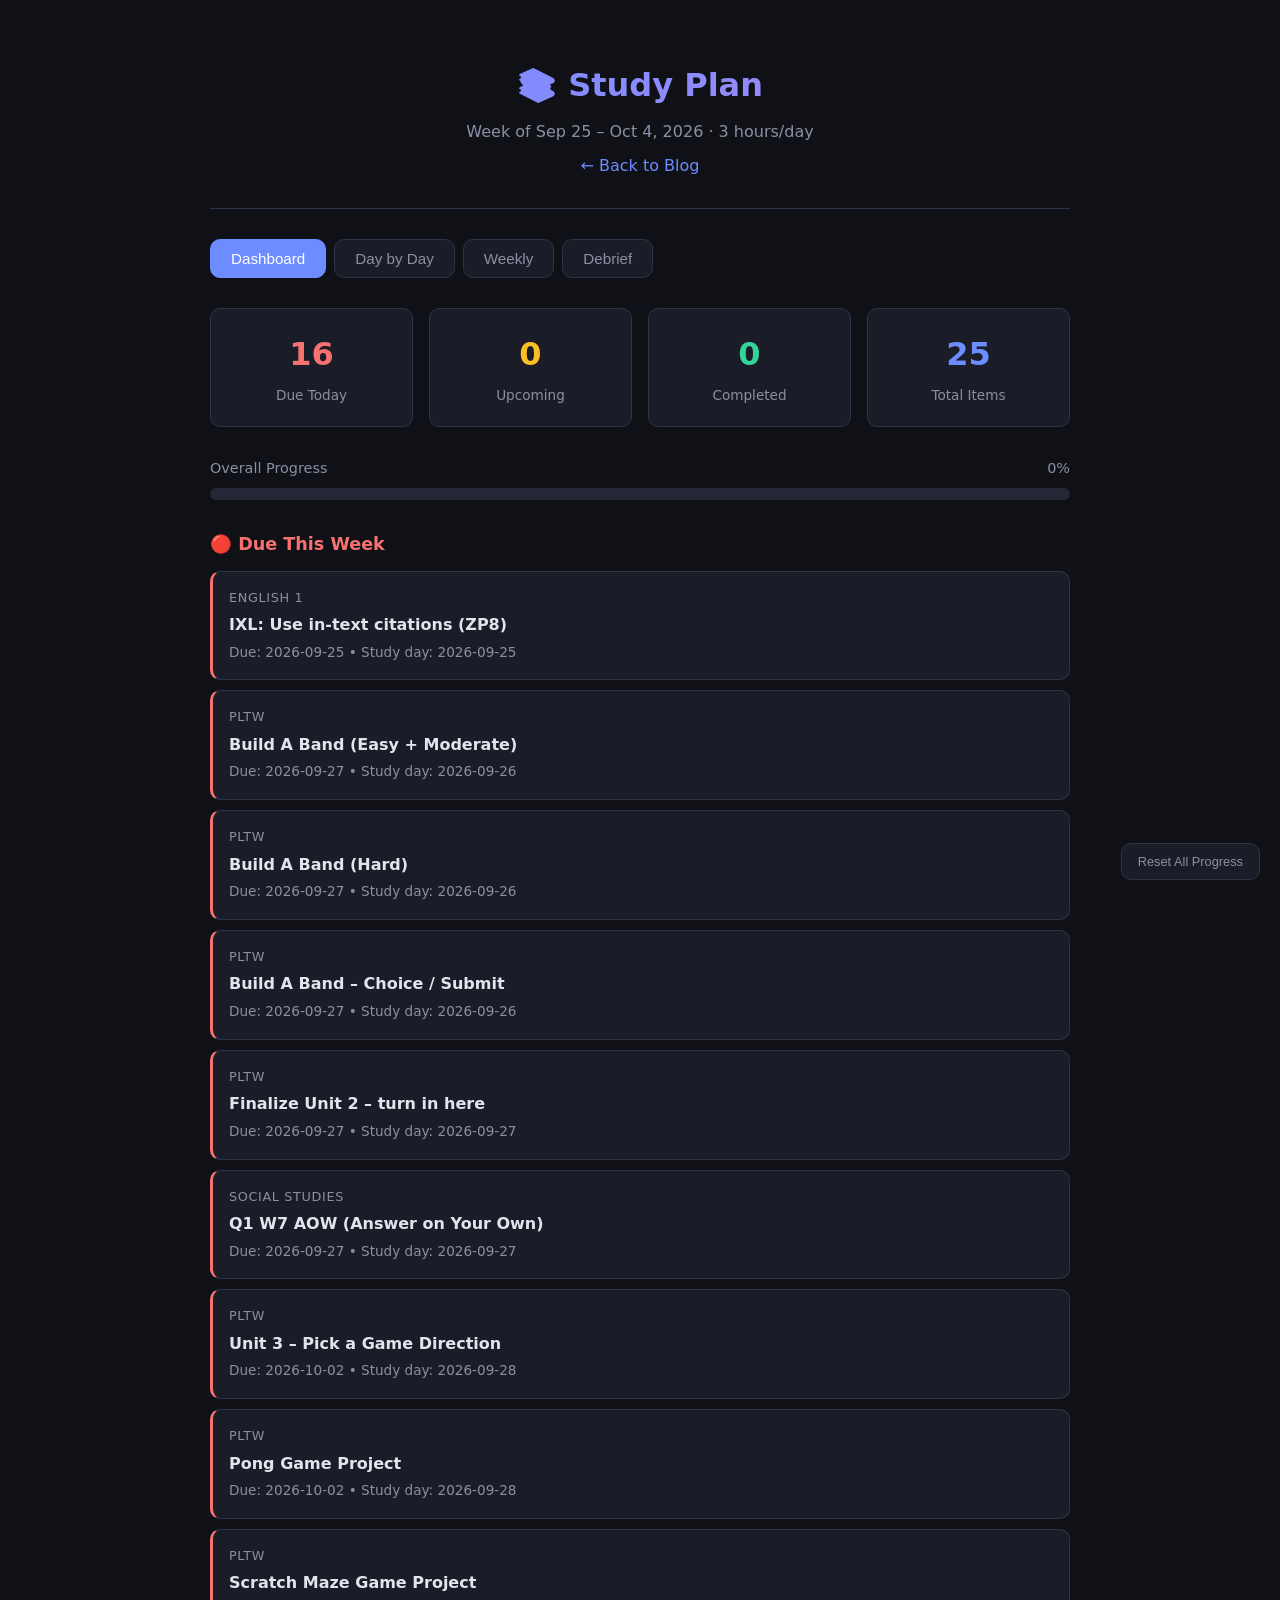
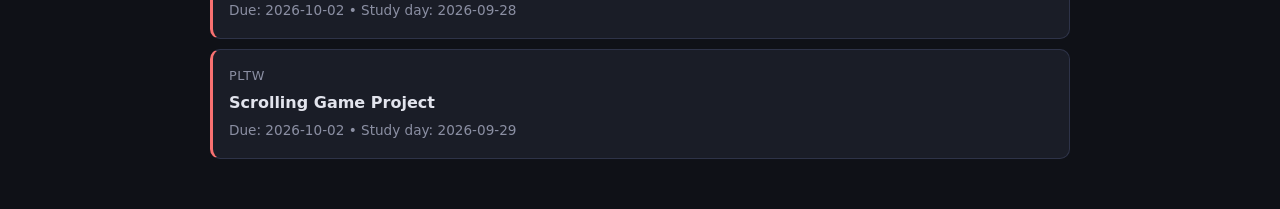
==== commit b145560e: "feat: add Debrief section with weekly analysis" ====
--- a/study-plan/index.html
+++ b/study-plan/index.html
@@ -222,6 +222,72 @@
     padding: 2px 8px; border-radius: 4px; font-size: 0.8rem; color: var(--orange); margin-left: 8px;
   }
 
+  .debrief-view { display: none; }
+  .debrief-view.active { display: block; }
+  .debrief-course {
+    background: var(--surface);
+    border: 1px solid var(--border);
+    border-radius: var(--radius);
+    margin-bottom: 20px;
+    overflow: hidden;
+  }
+  .debrief-header {
+    display: flex;
+    justify-content: space-between;
+    align-items: center;
+    padding: 16px 20px;
+    cursor: pointer;
+    border-bottom: 1px solid var(--border);
+  }
+  .debrief-header:hover { background: var(--surface2); }
+  .debrief-header h3 { font-size: 1.1rem; }
+  .debrief-grade {
+    font-size: 0.85rem;
+    color: var(--text-dim);
+    padding: 4px 12px;
+    border-radius: 20px;
+    background: var(--surface2);
+  }
+  .debrief-body { padding: 20px; display: none; }
+  .debrief-course.open .debrief-body { display: block; }
+  .debrief-section { margin-bottom: 18px; }
+  .debrief-section h4 { font-size: 0.85rem; text-transform: uppercase; letter-spacing: 0.05em; color: var(--text-dim); margin-bottom: 8px; }
+  .debrief-upcoming-item {
+    padding: 8px 12px;
+    background: var(--surface2);
+    border-radius: 6px;
+    margin-bottom: 6px;
+    font-size: 0.9rem;
+  }
+  .debrief-upcoming-item .date { color: var(--accent); font-weight: 600; font-size: 0.8rem; }
+  .debrief-struggle {
+    padding: 10px 14px;
+    background: var(--surface2);
+    border-left: 3px solid var(--orange);
+    border-radius: 0 6px 6px 0;
+    margin-bottom: 8px;
+    font-size: 0.9rem;
+  }
+  .debrief-suggestion {
+    padding: 10px 14px;
+    background: rgba(52,211,153,0.08);
+    border-left: 3px solid var(--green);
+    border-radius: 0 6px 6px 0;
+    margin-bottom: 8px;
+    font-size: 0.9rem;
+  }
+  .debrief-topics {
+    display: flex;
+    flex-wrap: wrap;
+    gap: 6px;
+  }
+  .topic-tag {
+    padding: 4px 10px;
+    background: var(--surface2);
+    border-radius: 20px;
+    font-size: 0.8rem;
+    color: var(--text-dim);
+  }
   .reset-btn {
     position: fixed; bottom: 20px; right: 20px;
     background: var(--surface); border: 1px solid var(--border);
@@ -249,6 +315,7 @@
     <button class="active" onclick="showView('dashboard')">Dashboard</button>
     <button onclick="showView('day')">Day by Day</button>
     <button onclick="showView('weekly')">Weekly</button>
+    <button onclick="showView('debrief')">Debrief</button>
   </div>
 
   <div id="dashboard" class="dashboard active">
@@ -289,6 +356,12 @@
     <h2 style="margin-bottom:20px">Week Overview: Sep 25 – Oct 4</h2>
     <div id="weeklyTable"></div>
   </div>
+
+  <div id="debriefView" class="debrief-view">
+    <h2 style="margin-bottom:8px">📋 Weekly Debrief</h2>
+    <p style="color:var(--text-dim);margin-bottom:24px">What's coming up, where things stand, and what to focus on.</p>
+    <div id="debriefContent"></div>
+  </div>
 </div>
 
 <button class="reset-btn" onclick="resetProgress()">Reset All Progress</button>
@@ -306,6 +379,7 @@
   document.getElementById('dashboard').classList.remove('active');
   document.getElementById('dayView').classList.remove('active');
   document.getElementById('weeklyView').classList.remove('active');
+  document.getElementById('debriefView').classList.remove('active');
   if (view === 'dashboard') {
     document.querySelectorAll('.nav button')[0].classList.add('active');
     document.getElementById('dashboard').classList.add('active');
@@ -318,6 +392,10 @@
     document.querySelectorAll('.nav button')[2].classList.add('active');
     document.getElementById('weeklyView').classList.add('active');
     renderWeekly();
+  } else if (view === 'debrief') {
+    document.querySelectorAll('.nav button')[3].classList.add('active');
+    document.getElementById('debriefView').classList.add('active');
+    renderDebrief();
   }
 }
 
@@ -521,6 +599,209 @@
   tableContainer.appendChild(table);
 }
 
+function renderDebrief() {
+  const debriefData = {
+    'English 1': {
+      upcoming: [
+        { title: 'IXL: Use in-text citations (ZP8)', date: 'Sep 25' }
+      ],
+      grade_note: '34 past-due assignments — only 3 submitted late. Submission rate: 9%',
+      struggles: [
+        { title: 'The Giver reading assignments (31 missing)', detail: 'Ch 1-17 readings and analysis papers not turned in' },
+        { title: 'IXL grammar skills', detail: 'Sentence structure, commas, colons — only 3 of 17 completed' },
+        { title: 'Early semester work', detail: 'Syllabus form, writer-reader relationship, three bears analysis all missing' }
+      ],
+      suggestions: [
+        'The Giver reading has the biggest gap. Prioritize reading 1-2 chapters per session and flag quotations as you go.',
+        'Do writing assignments (essay, analysis) in short daily sessions instead of all at once.',
+        'Check Canvas daily — 31 items never submitted. Start with the most recent ones (Ch 18-23 reading).',
+        'IXL skills build on each other. Start with Sentence Structure (WVS), then move to punctuation skills.'
+      ],
+      topics: ['The Giver reading/analysis', 'grammar/IXL skills', 'writing/analysis']
+    },
+    'Math 2': {
+      upcoming: [
+        { title: 'Quadratic Word Problems and Review', date: 'Sep 25' },
+        { title: 'Quarter 1 Warm-Ups', date: 'Oct 7' }
+      ],
+      grade_note: '28 past-due assignments — 0 submitted. Submission rate: 0%',
+      struggles: [
+        { title: 'Unit 8 quizzes (8-1 through 8-4)', detail: 'All lesson quizzes and MathXL practice missing — translations, rotations, reflections, angle pairs' },
+        { title: 'Unit 9 quizzes (9-2 through 9-5)', detail: 'Lesson quizzes and MathXL practice missing — perpendicular bisectors, congruence theorems, vertex form' },
+        { title: 'Triangle theorems', detail: 'Sum theorem, exterior angle theorem, triangle congruence missing' }
+      ],
+      suggestions: [
+        'Quizzes are sequential — you need the early ones for later topics. Start with 8-1 and work forward.',
+        'MathXL practice problems are key for understanding. Don\'t skip them — they\'re practice for the quizzes.',
+        'Quadratic functions (9-2 to 9-5) build on the transformation work from Unit 8. Review transformations first.',
+        'Make a formula sheet: vertex form, standard form, axis of symmetry, discriminant.'
+      ],
+      topics: ['quadratic functions', 'triangle congruence', 'unit 8 topics', 'unit 9 topics']
+    },
+    'PLTW': {
+      upcoming: [
+        { title: 'Unit 2 Build A Band choices', date: 'Sep 27' },
+        { title: 'Unit 2 turn in here', date: 'Sep 27' },
+        { title: 'Unit 3 projects (7+ items)', date: 'Oct 2' }
+      ],
+      grade_note: '11 past-due assignments — 0 submitted. Submission rate: 0%. 12 upcoming — heavy workload.',
+      struggles: [
+        { title: 'Unit 1 assignments', detail: 'Team-building, SchooLinks, Fizzy Pop, Animated Story, Navigation quiz all missing' },
+        { title: 'Unit 2 turn-in', detail: 'Build A Band choices and turn-in file not submitted' },
+        { title: 'Weekly project submissions', detail: '10 Blocks, Debug It! missing — need to submit completed projects' }
+      ],
+      suggestions: [
+        'Unit 3 has 7+ items due Oct 2 — this is your biggest deadline. Split across Mon-Wed study sessions.',
+        'Submit Unit 1 work as soon as possible — those are the easiest to catch up on.',
+        'Keep a running checklist of submitted projects. Each one needs to be uploaded individually.'
+      ],
+      topics: ['Scratch/programming']
+    },
+    'Social Studies': {
+      upcoming: [
+        { title: 'Q1 W7 AOW', date: 'Sep 27' }
+      ],
+      grade_note: '8 past-due assignments — 0 submitted. Submission rate: 0%. Q1 W2-W6 all missing.',
+      struggles: [
+        { title: 'Weekly AOW work (Q1 W2-W6)', detail: '5 weekly assignments not submitted — all Q1 material' },
+        { title: 'Map skills', detail: 'US/NC Map assignment not submitted' },
+        { title: 'Vocabulary', detail: 'Unit 2 Intro Vocab Notes and Application not submitted' }
+      ],
+      suggestions: [
+        'AOW assignments are weekly — make them a Friday ritual. Do them before the weekend.',
+        'Q1 is almost over with W7 due Sep 27. Focus on getting W7 in on time this week.',
+        'Vocabulary and map work is quick. Set a timer for 20 min and knock it out.',
+        'Review Q1 themes for the final — what were the major topics? Geography, regions, boundaries.'
+      ],
+      topics: ['map skills', 'vocabulary', 'weekly AOW work']
+    },
+    'Earth Science': {
+      upcoming: [
+        { title: 'Law of Conservation of Mass Practice', date: 'Oct 2' },
+        { title: 'Research Plan Submission', date: 'Oct 13' }
+      ],
+      grade_note: 'No past-due assignments. On track.',
+      struggles: [],
+      suggestions: [
+        'Law of Conservation of Mass Practice is due Oct 2 — schedule it this week.',
+        'Research Plan is due Oct 13 — you have time. Start brainstorming early.',
+        'Earth Science is the only course with no overdue work. Keep this momentum!'
+      ],
+      topics: ['conservation of mass', 'research']
+    },
+    'Business': {
+      upcoming: [],
+      grade_note: '10 past-due assignments — 5 submitted late. Submission rate: 50%.',
+      struggles: [
+        { title: 'Early assignments missing', detail: 'Vision Board, Graphic Organizer, Who Am I not submitted' },
+        { title: 'Mid-semester work', detail: 'EDpuzzle, Business Detective, Sole Pro Flyer overdue 24-35 days' }
+      ],
+      suggestions: [
+        '5 out of 10 items submitted late — good effort but late. Try to submit within 48 hours.',
+        'Submit the missing Vision Board and Graphic Organizer first — those are short.',
+        'Business class is mostly done. Focus on getting the last 5 items in.'
+      ],
+      topics: ['business fundamentals']
+    },
+    'Orchestra': {
+      upcoming: [],
+      grade_note: '1 past-due assignment — submitted late. On track otherwise.',
+      struggles: [
+        { title: 'Scale Recording', detail: '8va Major Scale and Arpeggio submitted 14 days late' }
+      ],
+      suggestions: [
+        'Only 1 item late — great! Practice scales regularly so recordings are ready.',
+        'Orchestra has minimal online work. Focus on in-class practice.'
+      ],
+      topics: ['scales/arpeggios']
+    }
+  };
+
+  const debriefEl = document.getElementById('debriefContent');
+  debriefEl.innerHTML = '';
+  Object.entries(debriefData).forEach(([courseName, data]) => {
+    const courseDiv = document.createElement('div');
+    courseDiv.className = 'debrief-course';
+
+    const header = document.createElement('div');
+    header.className = 'debrief-header';
+    const titleEl = document.createElement('h3');
+    titleEl.textContent = courseName;
+    const gradeEl = document.createElement('span');
+    gradeEl.className = 'debrief-grade';
+    gradeEl.textContent = data.grade_note;
+    header.appendChild(titleEl);
+    header.appendChild(gradeEl);
+    courseDiv.appendChild(header);
+
+    const body = document.createElement('div');
+    body.className = 'debrief-body';
+
+    // Upcoming section
+    if (data.upcoming.length > 0) {
+      const upSection = document.createElement('div');
+      upSection.className = 'debrief-section';
+      upSection.innerHTML = '<h4>📅 What\'s Coming Up This Week</h4>';
+      data.upcoming.forEach(u => {
+        const upEl = document.createElement('div');
+        upEl.className = 'debrief-upcoming-item';
+        upEl.innerHTML = '<div class="date">' + u.date + '</div><div>' + u.title + '</div>';
+        upSection.appendChild(upEl);
+      });
+      body.appendChild(upSection);
+    }
+
+    // Struggles section
+    if (data.struggles.length > 0) {
+      const struggleSection = document.createElement('div');
+      struggleSection.className = 'debrief-section';
+      struggleSection.innerHTML = '<h4>⚠️ Areas to Focus On</h4>';
+      data.struggles.forEach(s => {
+        const sEl = document.createElement('div');
+        sEl.className = 'debrief-struggle';
+        sEl.innerHTML = '<strong>' + s.title + '</strong><br>' + s.detail;
+        struggleSection.appendChild(sEl);
+      });
+      body.appendChild(struggleSection);
+    }
+
+    // Suggestions section
+    if (data.suggestions.length > 0) {
+      const sugSection = document.createElement('div');
+      sugSection.className = 'debrief-section';
+      sugSection.innerHTML = '<h4>💡 Study Suggestions</h4>';
+      data.suggestions.forEach(s => {
+        const sugEl = document.createElement('div');
+        sugEl.className = 'debrief-suggestion';
+        sugEl.textContent = s;
+        sugSection.appendChild(sugEl);
+      });
+      body.appendChild(sugSection);
+    }
+
+    // Topics section
+    if (data.topics.length > 0) {
+      const topicSection = document.createElement('div');
+      topicSection.className = 'debrief-section';
+      topicSection.innerHTML = '<h4>📖 Topics Covered</h4>';
+      const topicContainer = document.createElement('div');
+      topicContainer.className = 'debrief-topics';
+      data.topics.forEach(t => {
+        const tag = document.createElement('span');
+        tag.className = 'topic-tag';
+        tag.textContent = t;
+        topicContainer.appendChild(tag);
+      });
+      topicSection.appendChild(topicContainer);
+      body.appendChild(topicSection);
+    }
+
+    courseDiv.appendChild(body);
+    header.onclick = function() { courseDiv.classList.toggle('open'); };
+    debriefEl.appendChild(courseDiv);
+  });
+}
+
 function resetProgress() {
   if (confirm('Reset all progress? This cannot be undone.')) {
     completedTasks = {};
